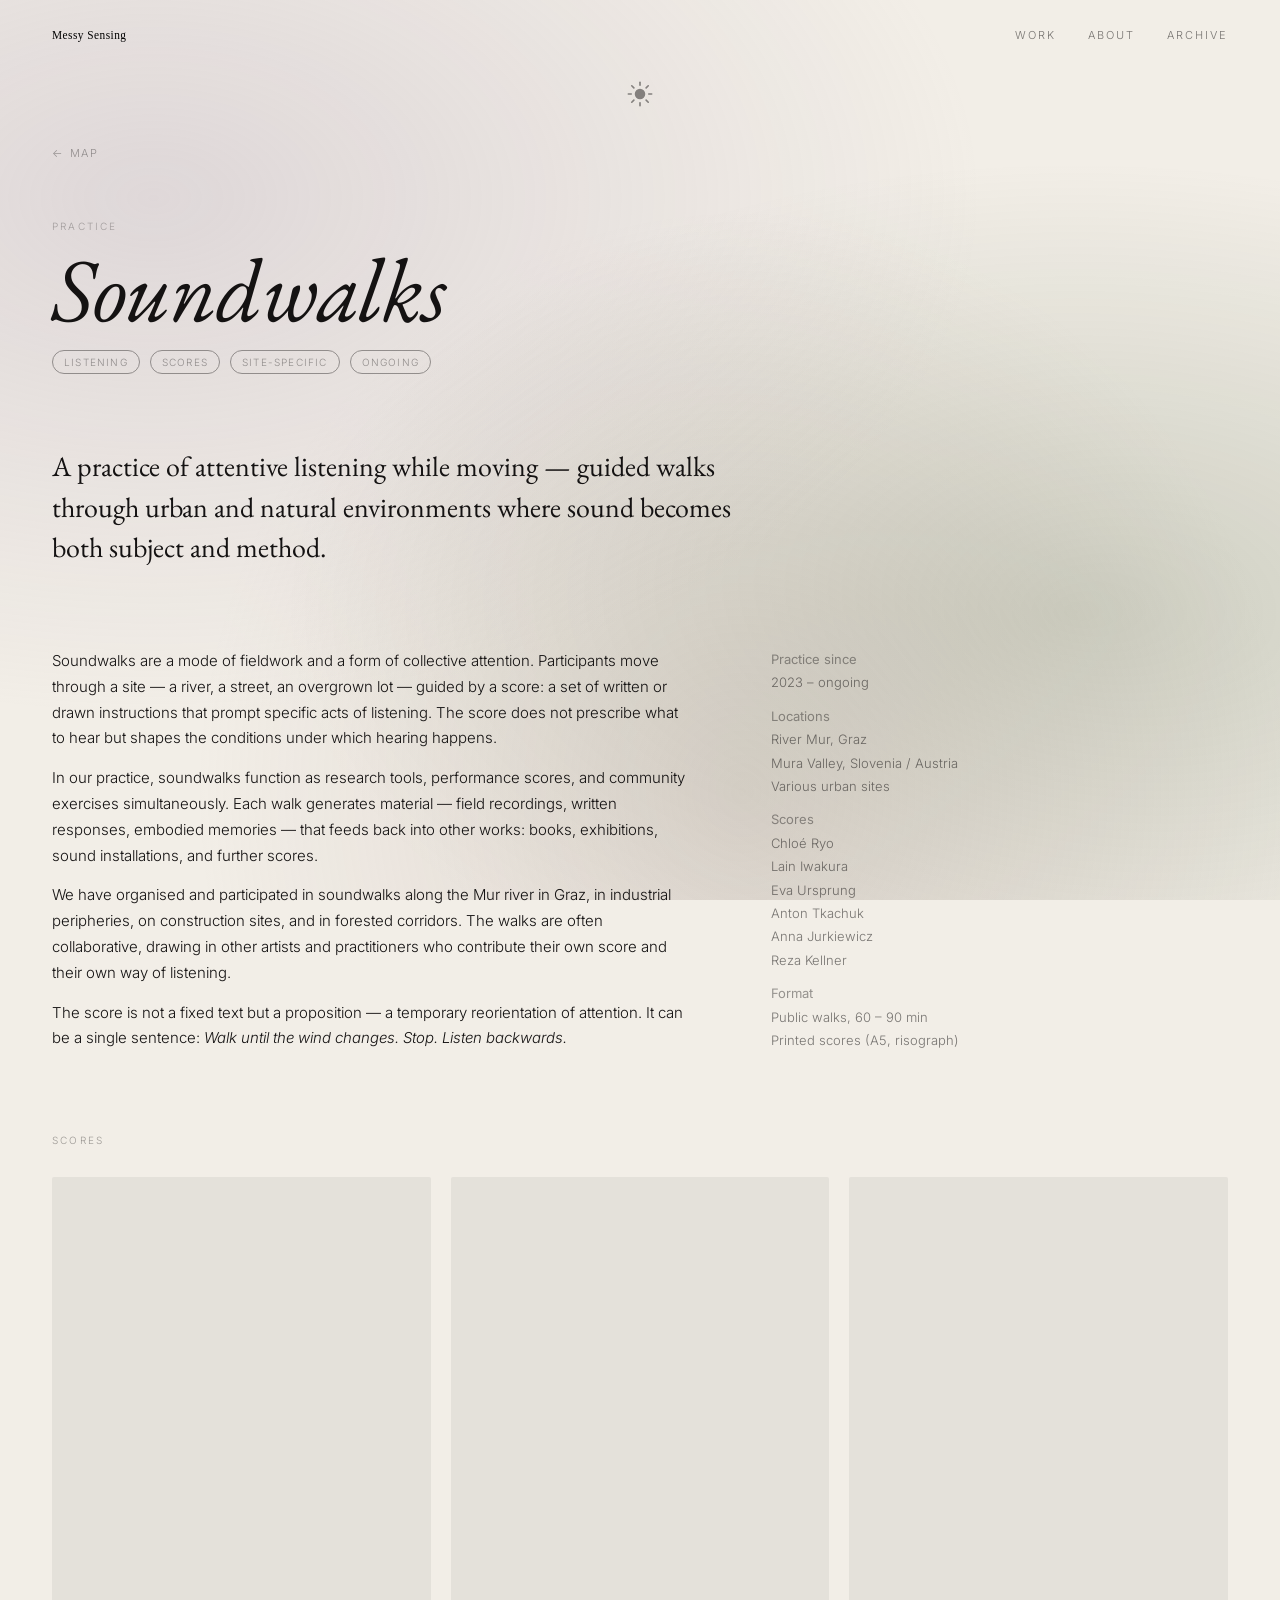
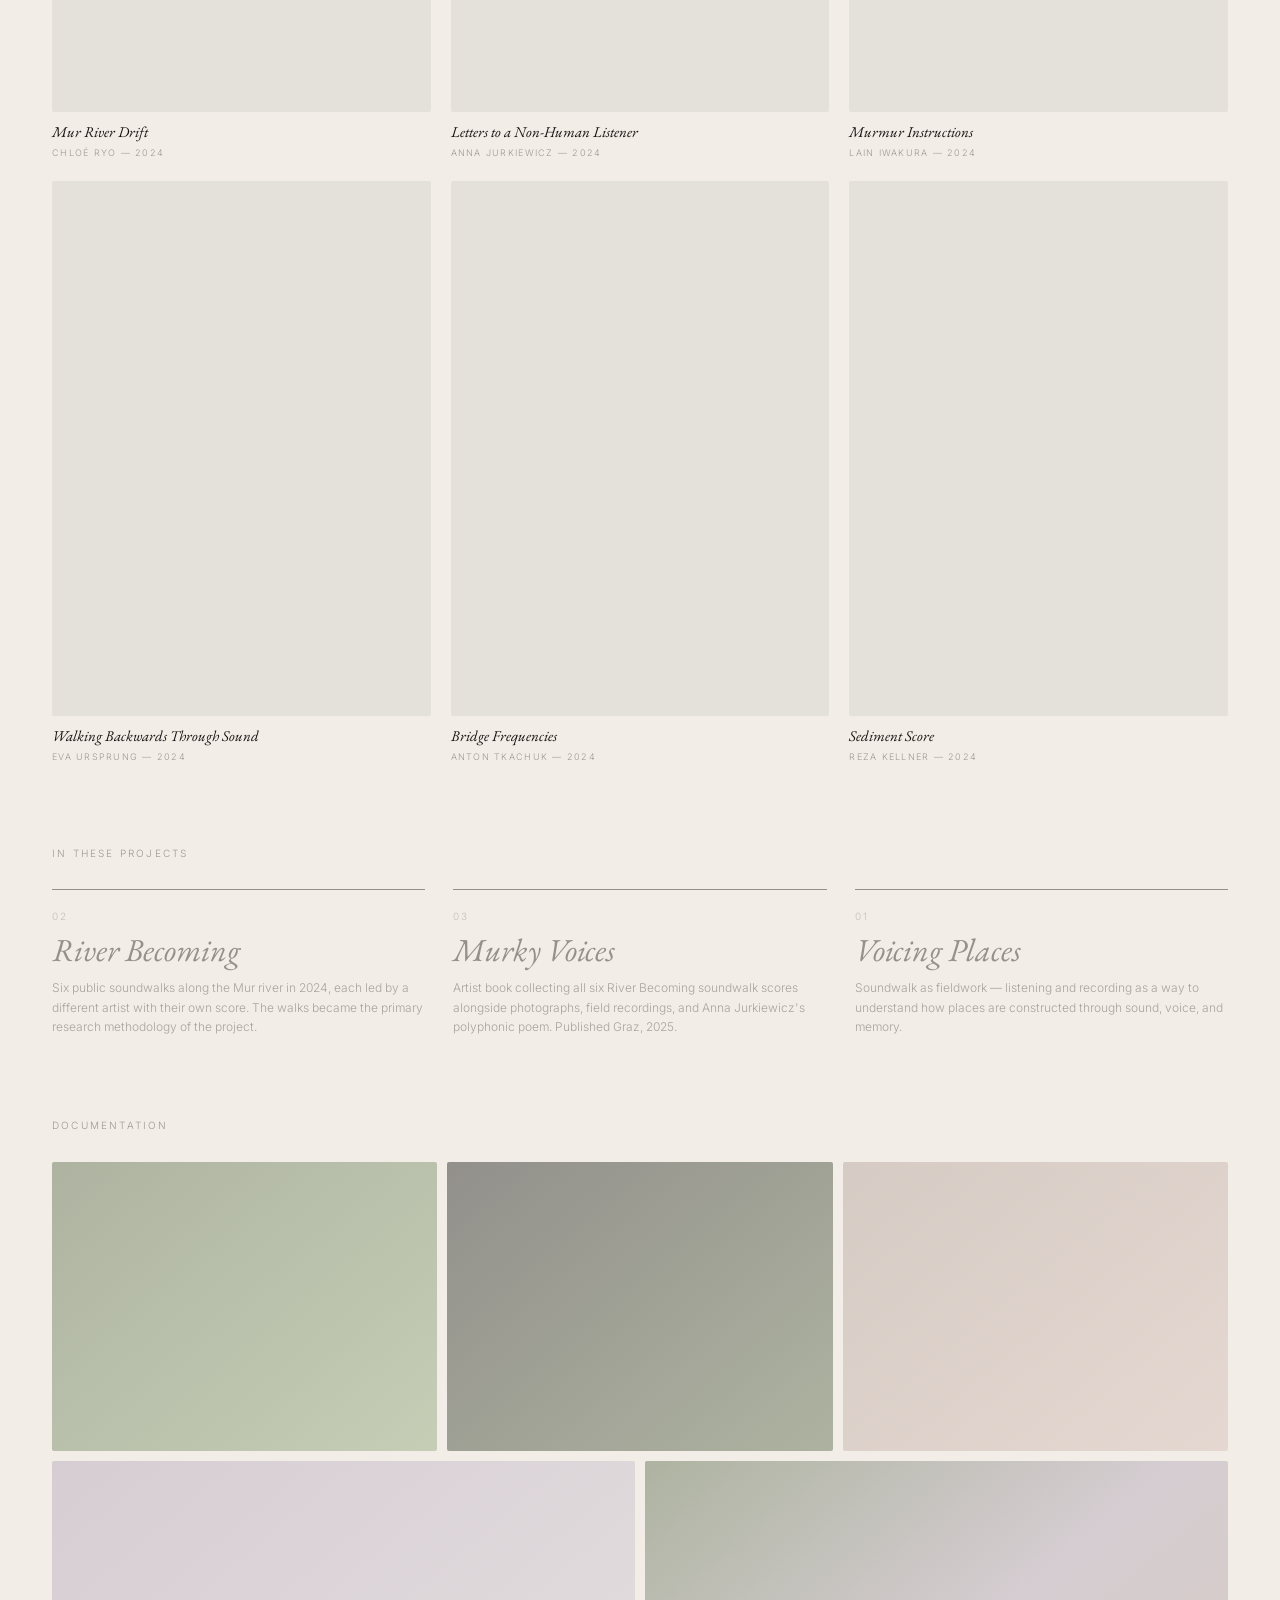
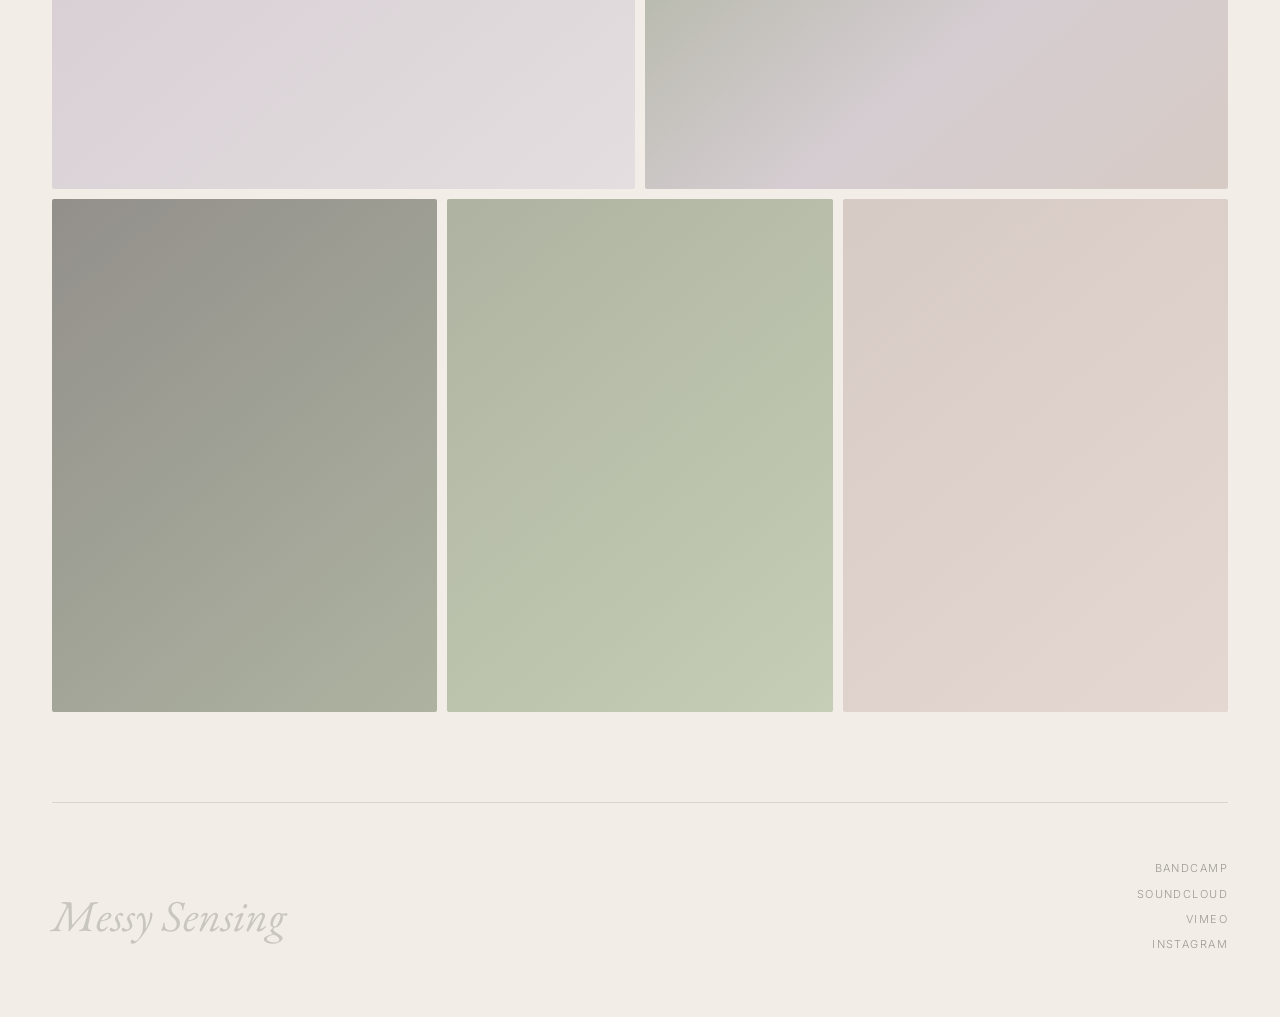
==== soundwalks/index.html @ ee89b09c "updated projects" ====
<!doctype html>
<html lang="en" data-theme="light">
<head>
<meta charset="utf-8">
<meta name="viewport" content="width=device-width, initial-scale=1">
<title>Soundwalks — Messy Sensing</title>
<link rel="preconnect" href="https://fonts.googleapis.com">
<link rel="preconnect" href="https://fonts.gstatic.com" crossorigin>
<link rel="stylesheet" href="../style.css">
<style>
.sw-page { position: relative; z-index: 1; padding-top: 140px; }
.sw-header { max-width: 1360px; margin: 0 auto; padding: 0 52px 72px; }
.sw-back {
  display: inline-block; font-size: 11px; letter-spacing: .16em;
  text-transform: uppercase; color: var(--fg); text-decoration: none;
  opacity: .38; transition: opacity 200ms; margin-bottom: 56px;
}
.sw-back::before { content: '← '; }
.sw-back:hover { opacity: 1; }
.sw-eyebrow {
  font-size: 10px; letter-spacing: .22em; text-transform: uppercase;
  opacity: .30; margin-bottom: 12px;
}
.sw-title {
  font-family: var(--serif); font-style: italic; font-weight: 400;
  font-size: clamp(44px, 7vw, 96px); line-height: .95; letter-spacing: -.01em;
  margin-bottom: 18px;
}
.sw-tags { display: flex; gap: 10px; flex-wrap: wrap; }
.sw-tag {
  font-size: 10px; letter-spacing: .12em; text-transform: uppercase;
  opacity: .40; border: 1px solid currentColor; border-radius: 100px; padding: 3px 11px;
}

.sw-content { max-width: 1360px; margin: 0 auto; padding: 0 52px 80px; }
.sw-lead {
  font-family: var(--serif);
  font-size: clamp(20px, 2.2vw, 28px);
  line-height: 1.45; max-width: 56ch; margin-bottom: 80px;
}
.sw-cols {
  display: grid; grid-template-columns: 1.4fr 1fr;
  gap: 80px; margin-bottom: 80px; align-items: start;
}
.sw-body { font-size: 15px; line-height: 1.72; }
.sw-body p + p { margin-top: 14px; }
.sw-detail { font-size: 13px; line-height: 1.8; opacity: .55; }
.sw-detail p + p { margin-top: 10px; }
.sw-detail strong { font-weight: 400; opacity: .75; }

.sw-section-label {
  display: block; font-size: 10px; letter-spacing: .22em; text-transform: uppercase;
  opacity: .38; margin: 80px 0 28px;
}

/* ---- scores ---- */
.scores-grid {
  display: grid; grid-template-columns: repeat(3, 1fr);
  gap: 20px; margin-bottom: 80px;
}
.score-item {}
.score-cover {
  width: 100%;
  aspect-ratio: 0.707;
  background: currentColor;
  opacity: .06;
  border-radius: 2px;
  display: block;
}
.score-info { margin-top: 10px; }
.score-title {
  font-family: var(--serif); font-style: italic;
  font-size: 15px; display: block; line-height: 1.3;
}
.score-byline {
  font-size: 9px; letter-spacing: .14em; text-transform: uppercase;
  opacity: .38; display: block; margin-top: 4px;
}

/* ---- related projects ---- */
.rel-grid {
  display: grid; grid-template-columns: repeat(3, 1fr);
  gap: 28px; margin-bottom: 80px;
}
.rel-card {
  text-decoration: none; color: var(--fg); display: block;
  opacity: .42; transition: opacity 200ms;
  border-top: 1px solid currentColor; padding-top: 18px;
}
.rel-card:hover { opacity: 1; }
.rel-n {
  font-size: 10px; letter-spacing: .20em; opacity: .5;
  display: block; margin-bottom: 8px;
}
.rel-title {
  font-family: var(--serif); font-style: italic;
  font-size: clamp(22px, 2.5vw, 32px); line-height: 1.1;
  display: block; margin-bottom: 10px;
}
.rel-note { font-size: 12px; line-height: 1.65; opacity: .8; }

/* ---- photos ---- */
.sw-photo-grid {
  display: grid; grid-template-columns: 1fr 1fr;
  gap: 10px; margin-bottom: 10px;
}
.sw-photo-grid-3 {
  display: grid; grid-template-columns: 1fr 1fr 1fr;
  gap: 10px; margin-bottom: 10px;
}

@media (max-width: 860px) {
  .sw-header, .sw-content { padding-left: 24px; padding-right: 24px; }
  .sw-cols { grid-template-columns: 1fr; gap: 32px; }
  .scores-grid { grid-template-columns: 1fr 1fr; }
  .rel-grid { grid-template-columns: 1fr; gap: 0; }
  .rel-card { border-top: none; border-bottom: 1px solid currentColor; padding-top: 0; padding-bottom: 18px; margin-bottom: 18px; }
  .sw-photo-grid-3 { grid-template-columns: 1fr 1fr; }
}
@media (max-width: 480px) {
  .scores-grid { grid-template-columns: 1fr; }
  .sw-photo-grid, .sw-photo-grid-3 { grid-template-columns: 1fr; }
}
</style>
</head>
<body>

<button class="theme-btn-fixed" id="theme-btn" aria-label="toggle light/dark">
  <svg class="theme-icon" viewBox="0 0 24 24" width="28" height="28" fill="none" aria-hidden="true">
    <defs><mask id="crescent-mask"><rect width="24" height="24" fill="white"/><circle class="cut-circle" r="6" fill="black"/></mask></defs>
    <g class="sun-rays" stroke="currentColor" stroke-width="1.4" stroke-linecap="round">
      <line x1="12" y1="2" x2="12" y2="4.5"/><line x1="12" y1="19.5" x2="12" y2="22"/>
      <line x1="2" y1="12" x2="4.5" y2="12"/><line x1="19.5" y1="12" x2="22" y2="12"/>
      <line x1="4.93" y1="4.93" x2="6.75" y2="6.75"/><line x1="17.25" y1="17.25" x2="19.07" y2="19.07"/>
      <line x1="19.07" y1="4.93" x2="17.25" y2="6.75"/><line x1="6.75" y1="17.25" x2="4.93" y2="19.07"/>
    </g>
    <circle class="sun-orb" cx="12" cy="12" r="4.5" fill="currentColor" mask="url(#crescent-mask)"/>
  </svg>
</button>

<nav id="nav">
  <a href="../" class="nav-logo" id="logo-link">
    <img src="../svg/logo.svg" alt="Messy Sensing">
  </a>
  <div class="nav-right">
    <ul class="nav-links">
      <li><a href="../work/">Work</a></li>
      <li><a href="../info.html#people">About</a></li>
      <li><a href="../info.html#archive">Archive</a></li>
    </ul>
  </div>
</nav>

<main class="sw-page">
  <div class="sw-header">
    <a href="../" class="sw-back">Map</a>
    <p class="sw-eyebrow">Practice</p>
    <h1 class="sw-title">Soundwalks</h1>
    <div class="sw-tags">
      <span class="sw-tag">Listening</span>
      <span class="sw-tag">Scores</span>
      <span class="sw-tag">Site-specific</span>
      <span class="sw-tag">Ongoing</span>
    </div>
  </div>

  <div class="sw-content">

    <p class="sw-lead">A practice of attentive listening while moving — guided walks through urban and natural environments where sound becomes both subject and method.</p>

    <div class="sw-cols">
      <div class="sw-body">
        <p>Soundwalks are a mode of fieldwork and a form of collective attention. Participants move through a site — a river, a street, an overgrown lot — guided by a score: a set of written or drawn instructions that prompt specific acts of listening. The score does not prescribe what to hear but shapes the conditions under which hearing happens.</p>
        <p>In our practice, soundwalks function as research tools, performance scores, and community exercises simultaneously. Each walk generates material — field recordings, written responses, embodied memories — that feeds back into other works: books, exhibitions, sound installations, and further scores.</p>
        <p>We have organised and participated in soundwalks along the Mur river in Graz, in industrial peripheries, on construction sites, and in forested corridors. The walks are often collaborative, drawing in other artists and practitioners who contribute their own score and their own way of listening.</p>
        <p>The score is not a fixed text but a proposition — a temporary reorientation of attention. It can be a single sentence: <em>Walk until the wind changes. Stop. Listen backwards.</em></p>
      </div>
      <div class="sw-detail">
        <p><strong>Practice since</strong><br>2023 – ongoing</p>
        <p><strong>Locations</strong><br>River Mur, Graz<br>Mura Valley, Slovenia / Austria<br>Various urban sites</p>
        <p><strong>Scores</strong><br>Chloé Ryo<br>Lain Iwakura<br>Eva Ursprung<br>Anton Tkachuk<br>Anna Jurkiewicz<br>Reza Kellner</p>
        <p><strong>Format</strong><br>Public walks, 60 – 90 min<br>Printed scores (A5, risograph)</p>
      </div>
    </div>

    <span class="sw-section-label">Scores</span>

    <div class="scores-grid">
      <div class="score-item">
        <span class="score-cover"></span>
        <div class="score-info">
          <span class="score-title">Mur River Drift</span>
          <span class="score-byline">Chloé Ryo — 2024</span>
        </div>
      </div>
      <div class="score-item">
        <span class="score-cover"></span>
        <div class="score-info">
          <span class="score-title">Letters to a Non-Human Listener</span>
          <span class="score-byline">Anna Jurkiewicz — 2024</span>
        </div>
      </div>
      <div class="score-item">
        <span class="score-cover"></span>
        <div class="score-info">
          <span class="score-title">Murmur Instructions</span>
          <span class="score-byline">Lain Iwakura — 2024</span>
        </div>
      </div>
      <div class="score-item">
        <span class="score-cover"></span>
        <div class="score-info">
          <span class="score-title">Walking Backwards Through Sound</span>
          <span class="score-byline">Eva Ursprung — 2024</span>
        </div>
      </div>
      <div class="score-item">
        <span class="score-cover"></span>
        <div class="score-info">
          <span class="score-title">Bridge Frequencies</span>
          <span class="score-byline">Anton Tkachuk — 2024</span>
        </div>
      </div>
      <div class="score-item">
        <span class="score-cover"></span>
        <div class="score-info">
          <span class="score-title">Sediment Score</span>
          <span class="score-byline">Reza Kellner — 2024</span>
        </div>
      </div>
    </div>

    <span class="sw-section-label">In these projects</span>

    <div class="rel-grid">
      <a href="../work/river-becoming/" class="rel-card">
        <span class="rel-n">02</span>
        <span class="rel-title">River Becoming</span>
        <p class="rel-note">Six public soundwalks along the Mur river in 2024, each led by a different artist with their own score. The walks became the primary research methodology of the project.</p>
      </a>
      <a href="../work/murky-voices/" class="rel-card">
        <span class="rel-n">03</span>
        <span class="rel-title">Murky Voices</span>
        <p class="rel-note">Artist book collecting all six River Becoming soundwalk scores alongside photographs, field recordings, and Anna Jurkiewicz's polyphonic poem. Published Graz, 2025.</p>
      </a>
      <a href="../work/voicing-places/" class="rel-card">
        <span class="rel-n">01</span>
        <span class="rel-title">Voicing Places</span>
        <p class="rel-note">Soundwalk as fieldwork — listening and recording as a way to understand how places are constructed through sound, voice, and memory.</p>
      </a>
    </div>

    <span class="sw-section-label">Documentation</span>

    <div class="sw-photo-grid-3" style="margin-bottom: 10px;">
      <div class="ph a43 c-sap"></div>
      <div class="ph a43 c-dark"></div>
      <div class="ph a43 c-rose"></div>
    </div>
    <div class="sw-photo-grid">
      <div class="ph a169 c-lav"></div>
      <div class="ph a169 c-mix"></div>
    </div>
    <div class="sw-photo-grid-3">
      <div class="ph a34 c-dark"></div>
      <div class="ph a34 c-sap"></div>
      <div class="ph a34 c-rose"></div>
    </div>

  </div>
</main>

<hr class="divider">
<footer>
  <span class="footer-title">Messy Sensing</span>
  <div class="footer-links">
    <a href="https://lakeurumia.bandcamp.com" target="_blank" rel="noopener">Bandcamp</a>
    <a href="https://soundcloud.com/lakeurumia" target="_blank" rel="noopener">SoundCloud</a>
    <a href="https://vimeo.com/lakeurumia" target="_blank" rel="noopener">Vimeo</a>
    <a href="https://instagram.com/lakeurumia" target="_blank" rel="noopener">Instagram</a>
  </div>
</footer>

<script src="../main.js"></script>
</body>
</html>
---- style.css ----
@import url('https://fonts.googleapis.com/css2?family=EB+Garamond:ital,wght@0,400;0,500;1,400;1,500&family=Inter:wght@300;400;500&display=swap');

/* ---- LIGHT ---- */
:root {
  --bg:       #F2EEE7;
  --fg:       #141212;
  --a1:       #5A6B4A;
  --a2:       #B3A5B8;
  --a3:       #B59F9A;
  --wash1:    rgba(179,165,184,.30);
  --wash2:    rgba(90,107,74,.24);
  --wash3:    rgba(181,159,154,.28);
  --listen-bg:#141212;
  --listen-fg:#F2EEE7;
  --serif:    'EB Garamond', Georgia, serif;
  --sans:     'Inter', system-ui, sans-serif;
}

/* ---- DARK ---- */
[data-theme="dark"] {
  --bg:       #0E1012;
  --fg:       #F0EBE2;
  --a1:       #466E78;
  --a2:       #7A5270;
  --a3:       #C8A56C;
  --wash1:    rgba(70,110,120,.42);
  --wash2:    rgba(50,90,60,.35);
  --wash3:    rgba(122,82,112,.32);
  --listen-bg:#111618;
  --listen-fg:#F0EBE2;
}

:root {
  --bone:     var(--bg);
  --ink:      var(--fg);
  --sap:      var(--a1);
  --lavender: var(--a2);
  --rose:     var(--a3);
}

* { box-sizing: border-box; margin: 0; padding: 0; }
@media (pointer: fine) { * { cursor: none !important; } }

/* ---- BLOB CURSOR ---- */
#cursor-blob {
  position: fixed;
  left: 0; top: 0;
  pointer-events: none;
  z-index: 99999;
  color: var(--fg);
  opacity: .88;
  will-change: transform;
  transition: color 280ms, opacity 180ms;
}
#cursor-blob.hidden { opacity: 0; }
html { scroll-behavior: smooth; }

html { transition: background 400ms, color 400ms; }
body, nav, #listen, .ph { transition: background 400ms, color 400ms, box-shadow 400ms; }

body {
  background: var(--bg);
  color: var(--fg);
  font-family: var(--sans);
  font-weight: 300;
  font-size: 15px;
  line-height: 1.65;
}

body::before {
  content: '';
  position: fixed;
  inset: 0;
  background:
    radial-gradient(ellipse at 12% 22%, var(--wash1) 0%, transparent 52%),
    radial-gradient(ellipse at 84% 68%, var(--wash2) 0%, transparent 52%),
    radial-gradient(ellipse at 58% 88%, var(--wash3) 0%, transparent 52%);
  pointer-events: none;
  z-index: 0;
  transition: background 600ms;
}

/* ---- THEME TOGGLE ---- */
.theme-btn-fixed {
  position: fixed;
  top: 68px;
  left: 50%;
  transform: translateX(-50%);
  z-index: 101;
  background: none;
  border: none;
  cursor: pointer;
  color: var(--fg);
  padding: 12px;
  opacity: .48;
  display: flex;
  align-items: center;
  justify-content: center;
  transition: opacity 200ms, transform 300ms;
}
.theme-btn-fixed:hover { opacity: 1; transform: translateX(-50%) scale(1.12) rotate(15deg); }

.sun-rays { opacity: 1; transition: opacity 400ms ease; }
[data-theme="dark"] .sun-rays { opacity: 0; }

.cut-circle {
  transition: cx 500ms cubic-bezier(.4,0,.2,1),
              cy 500ms cubic-bezier(.4,0,.2,1);
  cx: 20px; cy: 4px;
}
[data-theme="dark"] .cut-circle { cx: 14.5px; cy: 9.5px; }

.sun-orb { transition: r 400ms ease; }
[data-theme="dark"] .sun-orb { r: 5.5px; }

/* ---- NAV ---- */
nav {
  position: fixed;
  inset: 0 0 auto;
  z-index: 100;
  display: flex;
  justify-content: space-between;
  align-items: center;
  padding: 22px 52px;
  transition: background 300ms, box-shadow 300ms;
}

.nav-logo {
  display: flex;
  align-items: center;
  text-decoration: none;
}
.nav-logo img {
  height: 20px;
  width: auto;
  display: block;
  filter: none;
  transition: opacity 200ms;
}
.nav-logo:hover img { opacity: 0.65; }
[data-theme="dark"] .nav-logo img { filter: invert(1); }

.nav-right { display: flex; align-items: center; gap: 32px; }

.nav-links { list-style: none; display: flex; gap: 32px; }
.nav-links a {
  font-size: 11px;
  letter-spacing: .18em;
  text-transform: uppercase;
  color: var(--fg);
  text-decoration: none;
  opacity: .55;
  transition: opacity 200ms;
}
.nav-links a:hover,
.nav-links a.active { opacity: 1; }

/* ---- SHARED WRAPPERS ---- */
.inner {
  max-width: 1360px;
  margin: 0 auto;
  padding: 0 52px;
}

.divider {
  border: none;
  border-top: 1px solid rgba(20,18,18,.11);
  margin: 0 52px;
  max-width: calc(1360px - 104px);
  position: relative;
  z-index: 1;
}

.section-label {
  font-size: 10px;
  letter-spacing: .22em;
  text-transform: uppercase;
  opacity: .38;
}

/* ---- IMAGE PLACEHOLDERS ---- */
.ph { border-radius: 2px; width: 100%; }
.ph.a43  { aspect-ratio: 4/3; }
.ph.a34  { aspect-ratio: 3/4; }
.ph.a169 { aspect-ratio: 16/9; }
.ph.a11  { aspect-ratio: 1/1; }

.ph.c-sap  { background: linear-gradient(140deg, #5A6B4A, #8fa67a); opacity: .45; }
.ph.c-lav  { background: linear-gradient(140deg, #B3A5B8, #d4cad8); opacity: .45; }
.ph.c-rose { background: linear-gradient(140deg, #B59F9A, #d4bcb7); opacity: .45; }
.ph.c-dark { background: linear-gradient(140deg, #1e1c1b, #5A6B4A); opacity: .45; }
.ph.c-mix  { background: linear-gradient(140deg, #5A6B4A, #B3A5B8 55%, #B59F9A); opacity: .45; }

/* ---- PROJECT LAYOUT (used on /work/ pages) ---- */
.project {
  max-width: 1360px;
  margin: 0 auto;
  padding: 0 52px 120px;
  display: grid;
  grid-template-columns: 1fr 1fr;
  gap: 72px;
  align-items: start;
}
.project.flip .project-media { order: -1; }

.project-count {
  font-family: var(--serif);
  font-size: 11px;
  letter-spacing: .2em;
  opacity: .3;
  margin-bottom: 10px;
}
.project-title {
  font-family: var(--serif);
  font-style: italic;
  font-weight: 400;
  font-size: clamp(34px, 3.5vw, 52px);
  line-height: 1.06;
  margin-bottom: 8px;
}
.project-year {
  font-size: 10px;
  letter-spacing: .18em;
  text-transform: uppercase;
  opacity: .4;
  margin-bottom: 30px;
}
.project-body { font-size: 14px; line-height: 1.72; }
.project-body p + p { margin-top: 13px; }
.project-note {
  margin-top: 24px;
  font-family: var(--serif);
  font-style: italic;
  font-size: 14px;
  opacity: .55;
}
.project-media { display: flex; flex-direction: column; gap: 14px; }

.project-media img,
.about-photo img {
  width: 100%;
  height: 100%;
  object-fit: cover;
  border-radius: 2px;
  display: block;
}

.img-pair {
  display: grid;
  grid-template-columns: 1fr 1fr;
  gap: 10px;
}

.vimeo {
  position: relative;
  width: 100%;
  padding-bottom: 56.25%;
  border-radius: 2px;
  overflow: hidden;
  background: #1a1817;
}
.vimeo iframe {
  position: absolute;
  inset: 0;
  width: 100%;
  height: 100%;
  border: none;
}

.bandcamp { border-radius: 2px; overflow: hidden; }
.bandcamp iframe { border: 0; width: 100%; height: 120px; display: block; }

/* ---- FOOTER ---- */
footer {
  position: relative;
  z-index: 1;
  max-width: 1360px;
  margin: 0 auto;
  padding: 56px 52px 64px;
  display: flex;
  justify-content: space-between;
  align-items: flex-end;
}
.footer-title {
  font-family: var(--serif);
  font-style: italic;
  font-size: 44px;
  opacity: .18;
}
.footer-links { display: flex; flex-direction: column; gap: 7px; align-items: flex-end; }
.footer-links a {
  font-size: 11px;
  letter-spacing: .13em;
  text-transform: uppercase;
  color: var(--ink);
  text-decoration: none;
  opacity: .38;
  transition: opacity 200ms;
}
.footer-links a:hover { opacity: .85; }

/* ---- RESPONSIVE ---- */
@media (max-width: 860px) {
  .theme-btn-fixed { top: 62px; }
  nav { padding: 18px 24px; }
  .nav-links { gap: 20px; }
  .inner { padding-left: 24px; padding-right: 24px; }
  .divider { margin: 0 24px; }
  .project { grid-template-columns: 1fr; gap: 36px; padding-left: 24px; padding-right: 24px; }
  .project.flip .project-media { order: 0; }
  footer { flex-direction: column; gap: 24px; align-items: flex-start; padding-left: 24px; padding-right: 24px; }
}

/* ---- MOBILE NAV ---- */
#menu-btn {
  display: none;
  background: none;
  border: none;
  color: var(--fg);
  padding: 8px;
  opacity: .55;
  align-items: center;
  justify-content: center;
  flex-shrink: 0;
  transition: opacity 200ms;
}
#menu-btn:hover { opacity: 1; }

#nav-drawer {
  position: fixed;
  inset: 0;
  background: var(--bg);
  z-index: 95;
  display: flex;
  flex-direction: column;
  justify-content: center;
  padding: 88px 40px 60px;
  pointer-events: none;
  opacity: 0;
  transform: translateY(-12px);
  transition: opacity 280ms ease, transform 280ms ease, background 400ms;
}
#nav-drawer.open {
  pointer-events: auto;
  opacity: 1;
  transform: none;
}
#nav-drawer ul { list-style: none; }
#nav-drawer ul li { border-bottom: 1px solid rgba(20,18,18,.08); }
[data-theme="dark"] #nav-drawer ul li { border-bottom-color: rgba(240,235,226,.08); }
#nav-drawer ul li:last-child { border-bottom: none; }
#nav-drawer ul li a {
  display: block;
  font-family: var(--serif);
  font-style: italic;
  font-weight: 400;
  font-size: clamp(38px, 11vw, 54px);
  letter-spacing: -.01em;
  text-transform: none;
  color: var(--fg);
  text-decoration: none;
  opacity: .38;
  padding: 14px 0;
  transition: opacity 200ms;
}
#nav-drawer ul li a:hover,
#nav-drawer ul li a.active { opacity: 1; }
body.nav-open { overflow: hidden; }

@media (max-width: 700px) {
  #menu-btn { display: flex; }
  nav .nav-links { display: none; }
}
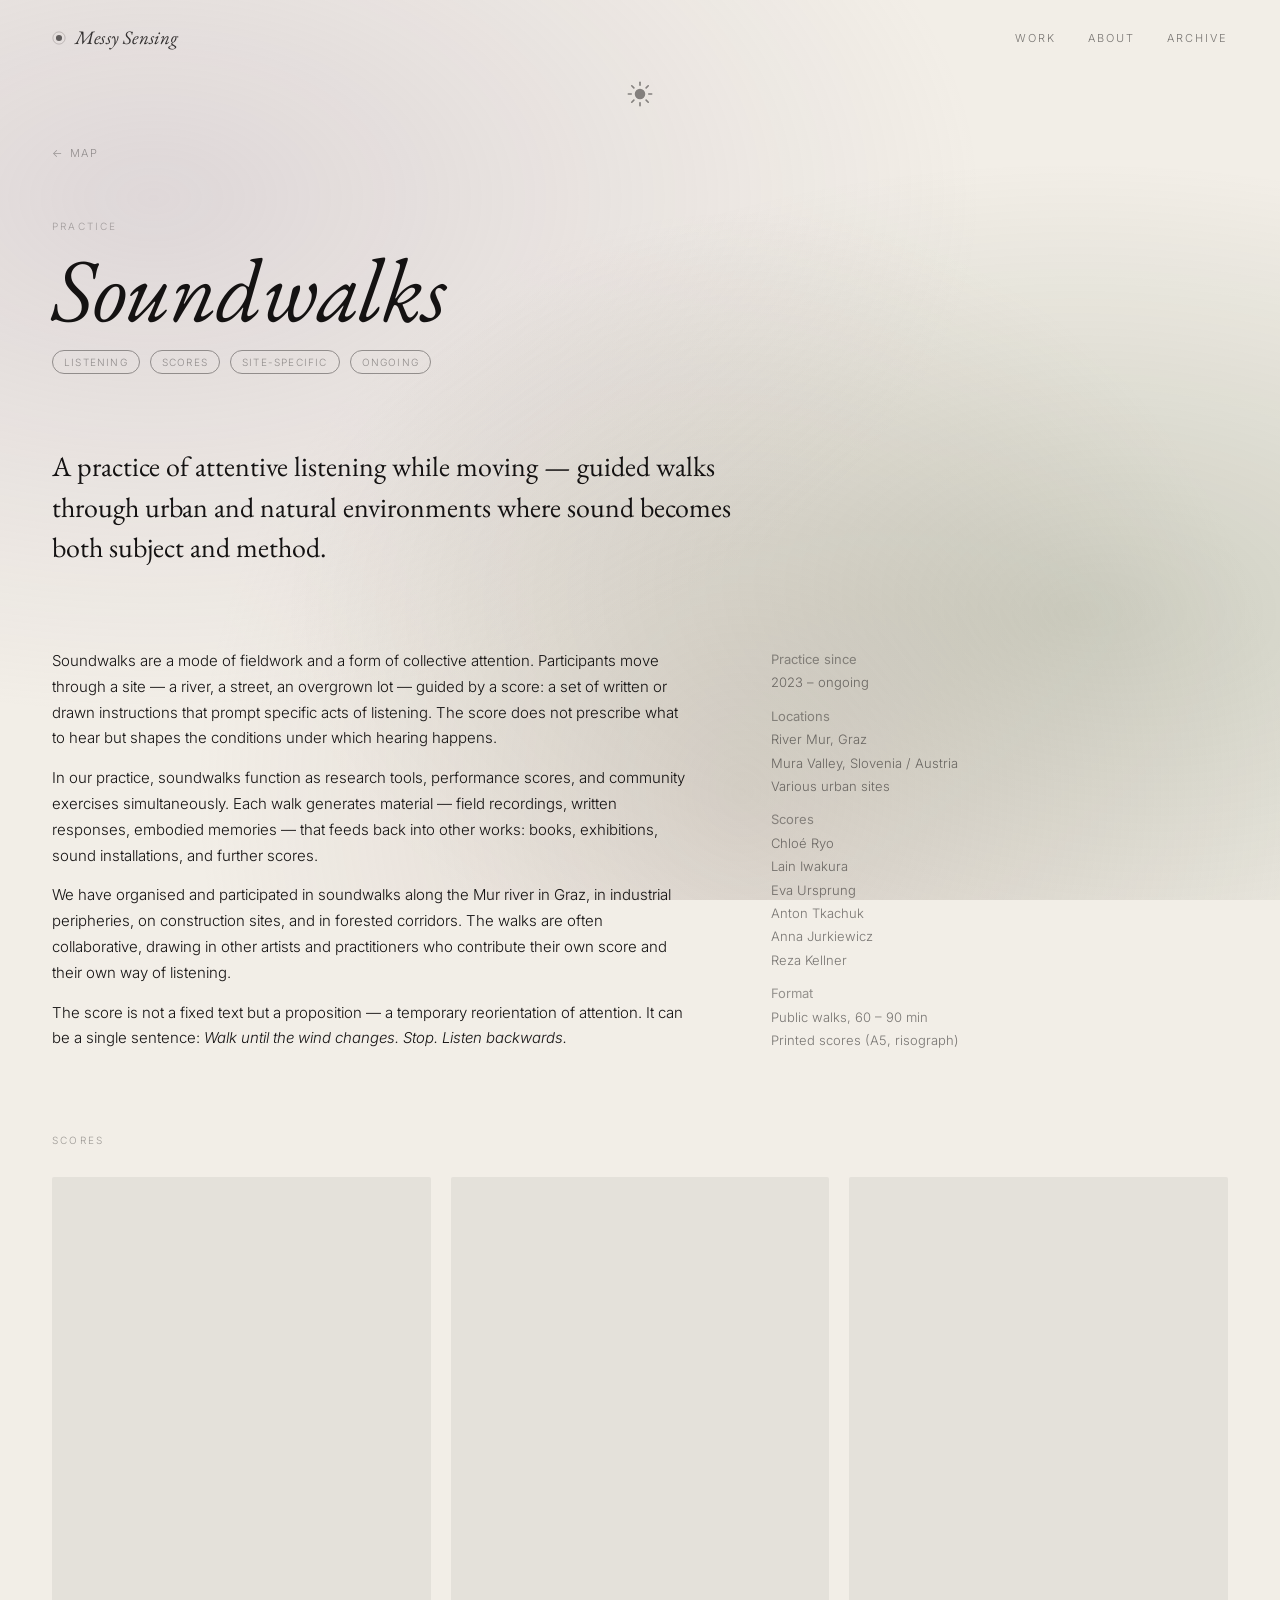
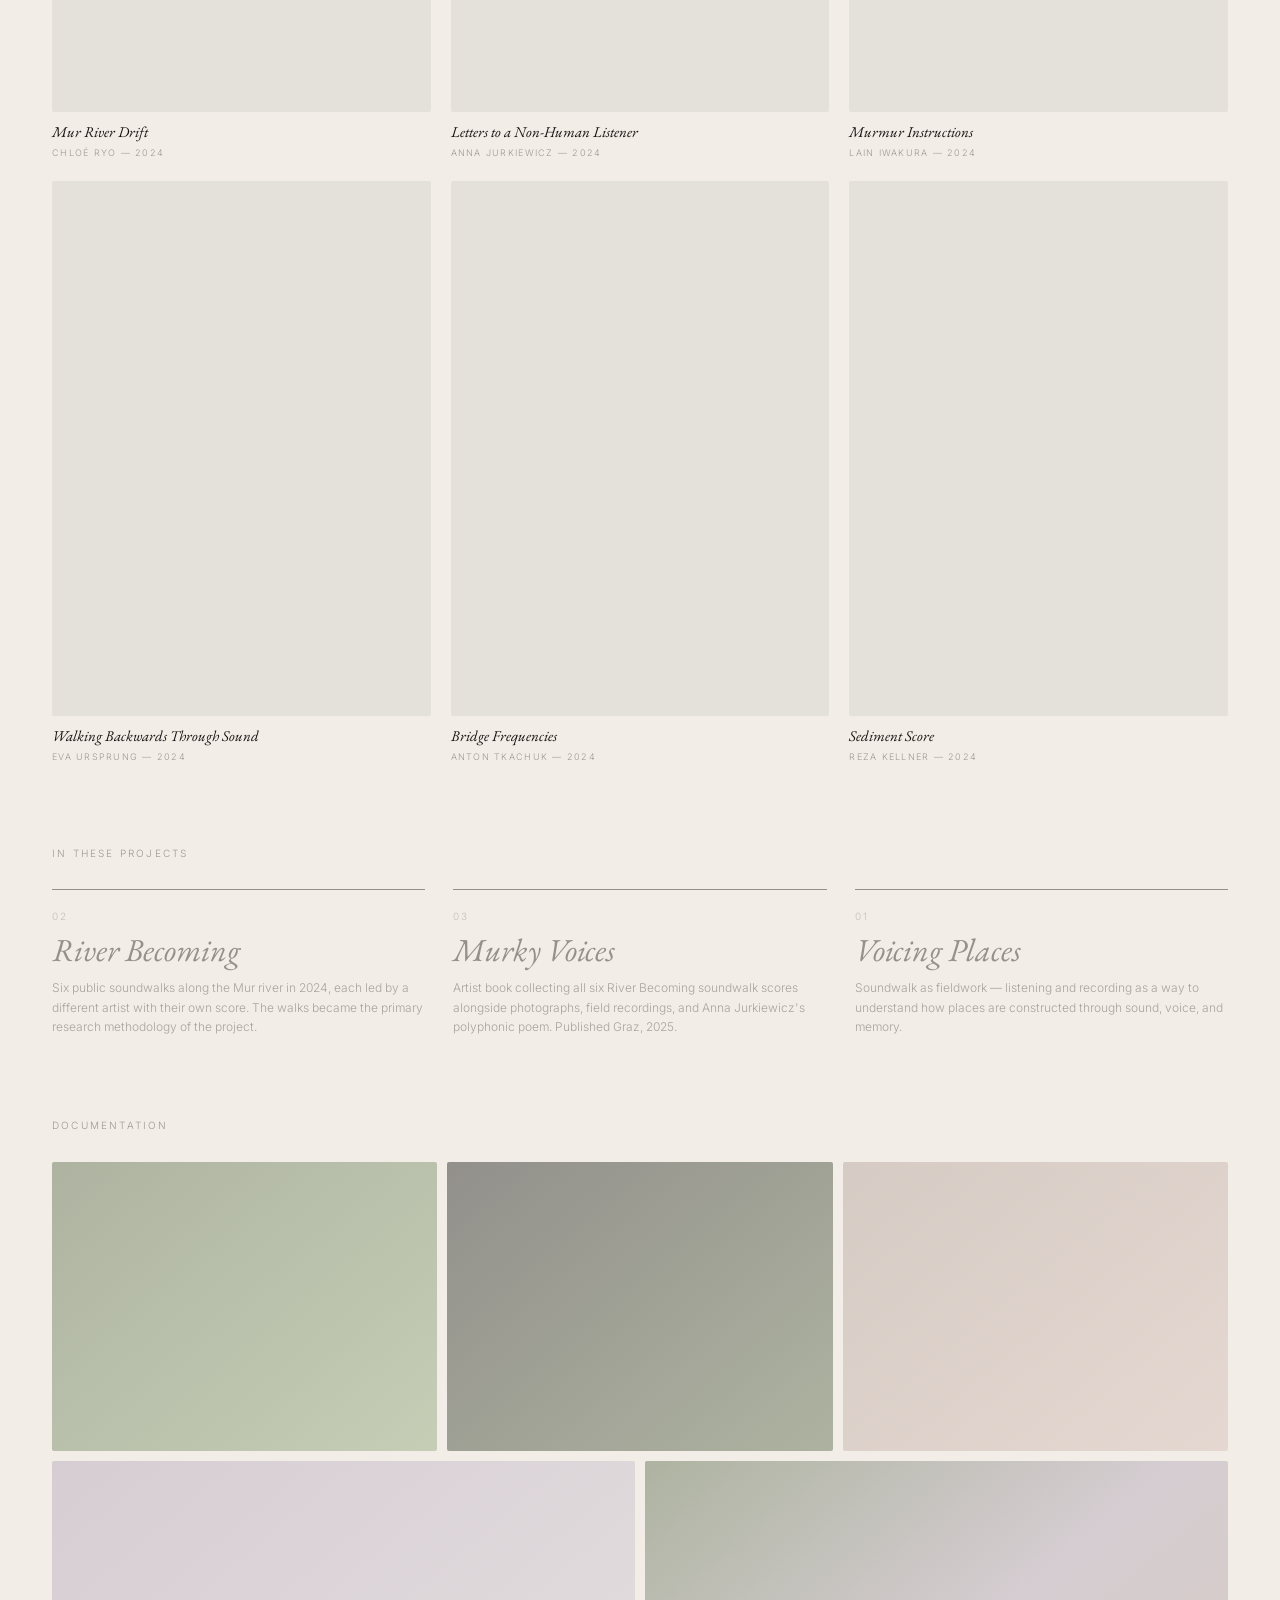
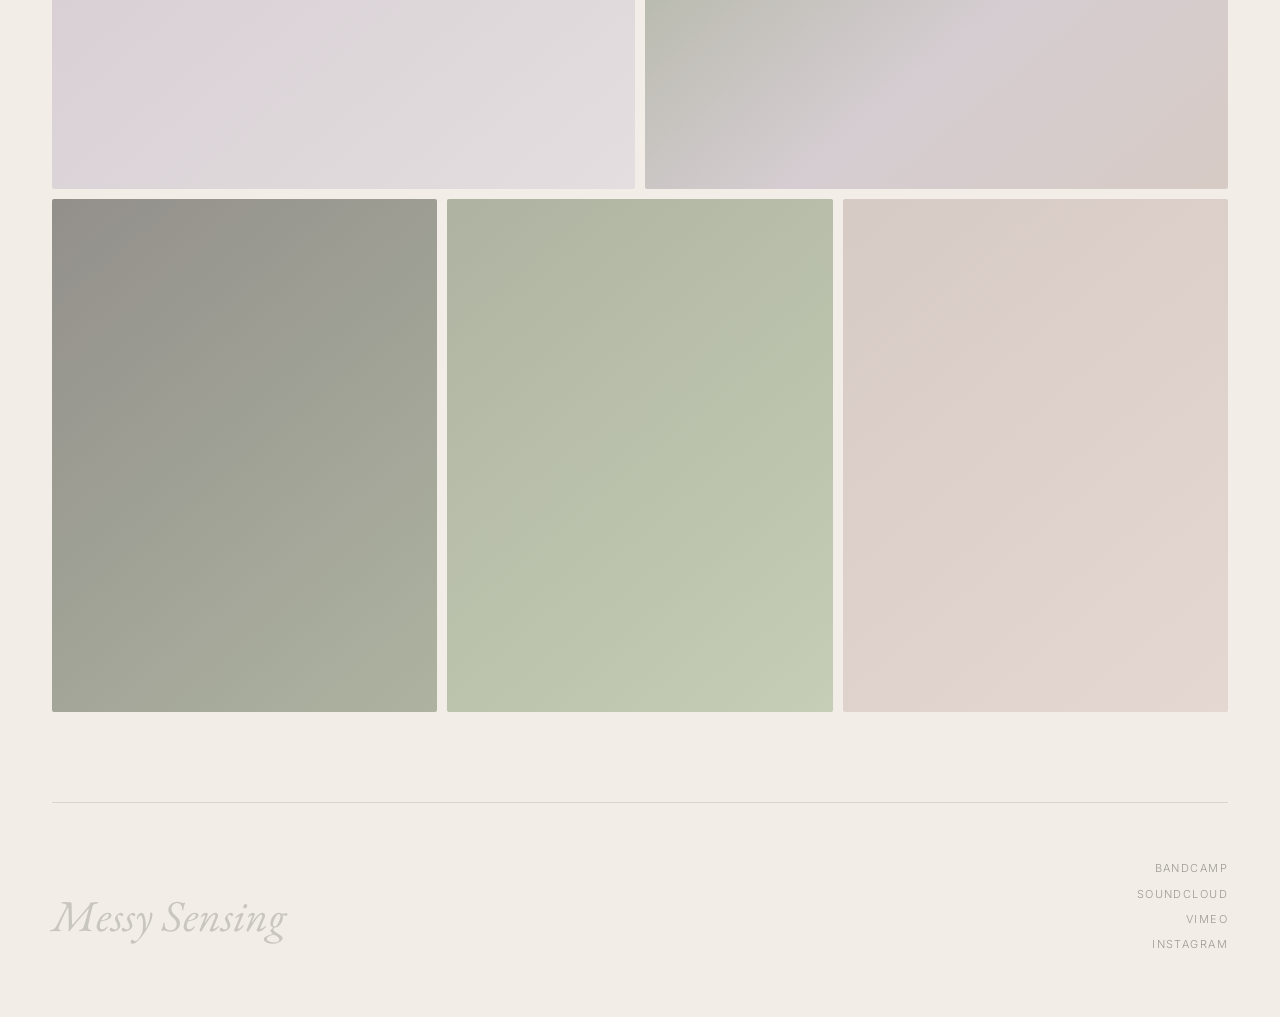
==== commit 3653d4f4: "hero image, duplicate media folder" ====
--- a/soundwalks/index.html
+++ b/soundwalks/index.html
@@ -4,8 +4,16 @@
 <meta charset="utf-8">
 <meta name="viewport" content="width=device-width, initial-scale=1">
 <title>Soundwalks — Messy Sensing</title>
-<link rel="preconnect" href="https://fonts.googleapis.com">
+<meta name="description" content="Soundwalks: a practice of attentive listening while moving. Guided walks and listening scores along the Mur river and other sites, by Messy Sensing and collaborators.">
+<meta property="og:type" content="website">
+<meta property="og:site_name" content="Messy Sensing">
+<meta property="og:title" content="Soundwalks — Messy Sensing">
+<meta property="og:description" content="Soundwalks: a practice of attentive listening while moving. Guided walks and listening scores along the Mur river and other sites, by Messy Sensing and collaborators.">
+<meta property="og:image" content="/og.jpg"><!-- TODO: make absolute (https://your-domain/og.jpg) once the domain is live -->
+<link rel="icon" type="image/svg+xml" href="../svg/favicon.svg">
+<script>(function(){var t=localStorage.getItem('ms-theme')||(matchMedia('(prefers-color-scheme: dark)').matches?'dark':'light');document.documentElement.dataset.theme=t;})();</script><link rel="preconnect" href="https://fonts.googleapis.com">
 <link rel="preconnect" href="https://fonts.gstatic.com" crossorigin>
+<link href="https://fonts.googleapis.com/css2?family=EB+Garamond:ital,wght@0,400;0,500;1,400;1,500&family=Inter:wght@300;400;500&display=swap" rel="stylesheet">
 <link rel="stylesheet" href="../style.css">
 <style>
 .sw-page { position: relative; z-index: 1; padding-top: 140px; }
@@ -140,7 +148,8 @@
 
 <nav id="nav">
   <a href="../" class="nav-logo" id="logo-link">
-    <img src="../svg/logo.svg" alt="Messy Sensing">
+    <svg width="14" height="14" viewBox="0 0 16 16" fill="currentColor" aria-hidden="true"><circle cx="8" cy="8" r="3.5" opacity=".75"/><circle cx="8" cy="8" r="7" fill="none" stroke="currentColor" stroke-width=".8" opacity=".3"/></svg>
+    <span>Messy Sensing</span>
   </a>
   <div class="nav-right">
     <ul class="nav-links">
--- a/style.css
+++ b/style.css
@@ -1,4 +1,4 @@
-@import url('https://fonts.googleapis.com/css2?family=EB+Garamond:ital,wght@0,400;0,500;1,400;1,500&family=Inter:wght@300;400;500&display=swap');
+/* Fonts are loaded via <link> tags in each page's <head> (faster than @import). */
 
 /* ---- LIGHT ---- */
 :root {
@@ -12,6 +12,7 @@
   --wash3:    rgba(181,159,154,.28);
   --listen-bg:#141212;
   --listen-fg:#F2EEE7;
+  --rule:     rgba(20,18,18,.11);
   --serif:    'EB Garamond', Georgia, serif;
   --sans:     'Inter', system-ui, sans-serif;
 }
@@ -28,6 +29,7 @@
   --wash3:    rgba(122,82,112,.32);
   --listen-bg:#111618;
   --listen-fg:#F0EBE2;
+  --rule:     rgba(240,235,226,.14);
 }
 
 :root {
@@ -40,6 +42,20 @@
 
 * { box-sizing: border-box; margin: 0; padding: 0; }
 @media (pointer: fine) { * { cursor: none !important; } }
+
+/* Images carry width/height attributes (aspect-ratio hint before load).
+   Without this rule the height attribute would FIX the rendered height and
+   stretch any image whose CSS only sets width — keep it. Rules that need
+   height:100% (object-fit crops) override this via higher specificity. */
+img { height: auto; }
+
+/* ---- KEYBOARD FOCUS ---- */
+a:focus-visible,
+button:focus-visible {
+  outline: 1px solid var(--fg);
+  outline-offset: 3px;
+  border-radius: 2px;
+}
 
 /* ---- BLOB CURSOR ---- */
 #cursor-blob {
@@ -125,20 +141,23 @@
   transition: background 300ms, box-shadow 300ms;
 }
 
+/* Interim wordmark (dot-and-ring glyph + serif italic name).
+   Swap for the custom SVG logo when it is ready. */
 .nav-logo {
   display: flex;
   align-items: center;
+  gap: 9px;
   text-decoration: none;
-}
-.nav-logo img {
-  height: 20px;
-  width: auto;
-  display: block;
-  filter: none;
+  font-family: var(--serif);
+  font-style: italic;
+  font-size: 19px;
+  letter-spacing: .01em;
+  color: var(--fg);
+  opacity: .85;
   transition: opacity 200ms;
 }
-.nav-logo:hover img { opacity: 0.65; }
-[data-theme="dark"] .nav-logo img { filter: invert(1); }
+.nav-logo:hover { opacity: .5; }
+.nav-logo svg { flex-shrink: 0; }
 
 .nav-right { display: flex; align-items: center; gap: 32px; }
 
@@ -164,7 +183,7 @@
 
 .divider {
   border: none;
-  border-top: 1px solid rgba(20,18,18,.11);
+  border-top: 1px solid var(--rule);
   margin: 0 52px;
   max-width: calc(1360px - 104px);
   position: relative;
@@ -265,6 +284,41 @@
   width: 100%;
   height: 100%;
   border: none;
+}
+
+/* Click-to-play facade: poster + play button, iframe injected by main.js */
+.vimeo-f { cursor: pointer; }
+.vimeo-f > img {
+  position: absolute;
+  inset: 0;
+  width: 100%;
+  height: 100% !important; /* wins over the global img { height: auto } */
+  object-fit: cover;
+  filter: saturate(.88);
+  transition: filter 400ms, transform 500ms;
+}
+.vimeo-f:hover > img { filter: saturate(1); transform: scale(1.015); }
+.vimeo-play {
+  position: absolute;
+  top: 50%; left: 50%;
+  transform: translate(-50%, -50%);
+  background: none;
+  border: none;
+  padding: 0;
+  color: #F0EBE2;
+  opacity: .88;
+  filter: drop-shadow(0 1px 10px rgba(0,0,0,.5));
+  transition: opacity 200ms, transform 200ms;
+}
+.vimeo-f:hover .vimeo-play { opacity: 1; transform: translate(-50%, -50%) scale(1.05); }
+
+.video-item { min-width: 0; }
+.video-cap {
+  font-size: 10px;
+  letter-spacing: .12em;
+  text-transform: uppercase;
+  opacity: .28;
+  margin-top: 6px;
 }
 
 .bandcamp { border-radius: 2px; overflow: hidden; }
@@ -346,8 +400,7 @@
   transform: none;
 }
 #nav-drawer ul { list-style: none; }
-#nav-drawer ul li { border-bottom: 1px solid rgba(20,18,18,.08); }
-[data-theme="dark"] #nav-drawer ul li { border-bottom-color: rgba(240,235,226,.08); }
+#nav-drawer ul li { border-bottom: 1px solid var(--rule); }
 #nav-drawer ul li:last-child { border-bottom: none; }
 #nav-drawer ul li a {
   display: block;
